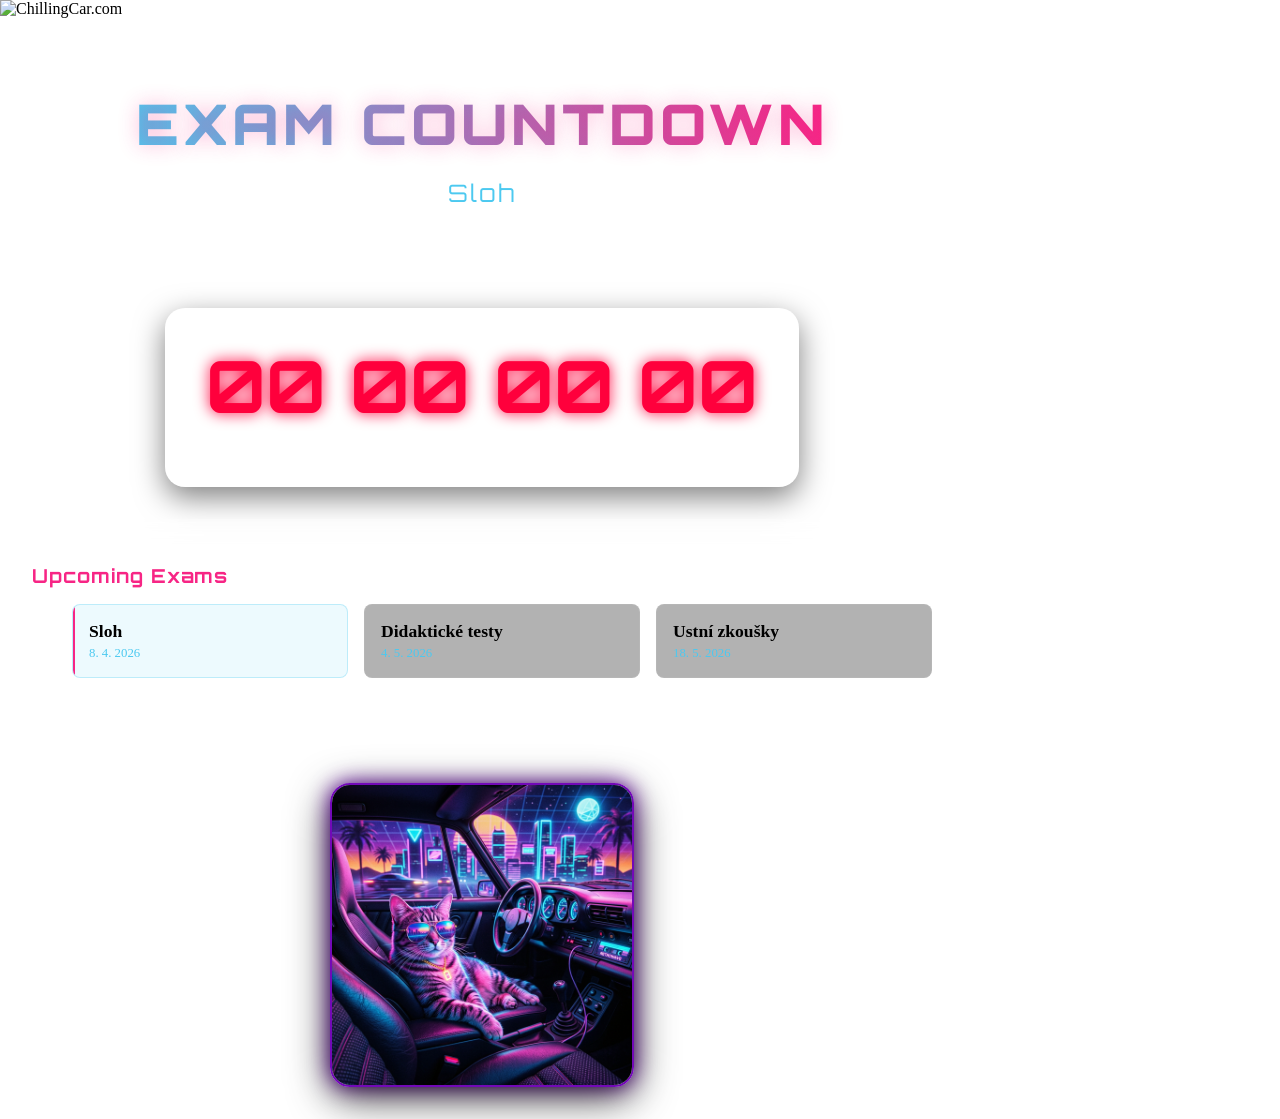
==== index.html @ 39ce6911 "Merge countdown app with chillingcar redesign and setup GitHub Pages" ====
<!DOCTYPE html>
<html lang="cs">
<head>
    <meta charset="UTF-8">
    <meta name="viewport" content="width=device-width, initial-scale=1.0">
    <title>ChillingCar - Exam Countdown</title>
    <link rel="stylesheet" href="styles.css">
    <link rel="stylesheet" href="style.css">
    <link href="https://fonts.googleapis.com/css2?family=Orbitron:wght@400;700;900&family=Roboto:wght@300;400;700&display=swap" rel="stylesheet">
</head>
<body style="margin: 0; padding: 0;">
    <!-- Header Image - Full Width -->
    <div class="headbar-full-width" style="width: 100vw; margin: 0; padding: 0; position: relative; z-index: 100;">
        <img src="HeadBar.png" alt="ChillingCar.com" class="headbar-image-full" style="width: 100%; height: auto; display: block; margin: 0; padding: 0; position: relative; z-index: 101;">
    </div>

    <!-- Background Effects -->
    <div class="background-gradient"></div>
    <div class="fog-layer"></div>
    <div class="stars-container" id="stars"></div>
    <div class="ember-container" id="embers"></div>

    <!-- Main Content -->
    <div class="container" style="padding-top: 2rem; position: relative; z-index: 10;">
        <header>
            <h1 class="main-title">EXAM COUNTDOWN</h1>
            <h2 id="current-exam-title">Select an Exam</h2>
        </header>

        <main style="display: flex; flex-direction: column; align-items: center; gap: 2rem; margin-top: 2rem; width: 100%;">
            <div class="countdown-container" id="countdown-display">
                <div class="time-block">
                    <span class="number" id="days">00</span>
                    <span class="label">Days</span>
                </div>
                <div class="time-block">
                    <span class="number" id="hours">00</span>
                    <span class="label">Hours</span>
                </div>
                <div class="time-block">
                    <span class="number" id="minutes">00</span>
                    <span class="label">Minutes</span>
                </div>
                <div class="time-block">
                    <span class="number" id="seconds">00</span>
                    <span class="label">Seconds</span>
                </div>
            </div>

            <div class="exams-list">
                <h3>Upcoming Exams</h3>
                <ul id="exam-list">
                    <!-- dynamically populated by JS -->
                </ul>
            </div>
            
            <div class="mascot-container">
                <img src="images/cat1.png" alt="Chilling cat" class="mascot" id="mascot-img">
            </div>
        </main>
    </div>

    <script src="script.js"></script>
    <script>
        // Create stars
        const starsContainer = document.getElementById('stars');
        for (let i = 0; i < 100; i++) {
        const star = document.createElement('div');
        star.className = 'star';
        star.style.left = Math.random() * 100 + '%';
        star.style.top = Math.random() * 100 + '%';
        star.style.setProperty('--duration', (2 + Math.random() * 3) + 's');
        star.style.animationDelay = Math.random() * 3 + 's';
        starsContainer.appendChild(star);
        }

        // Create embers
        const embersContainer = document.getElementById('embers');
        for (let i = 0; i < 15; i++) {
        const ember = document.createElement('div');
        ember.className = 'ember-particle';
        ember.style.left = Math.random() * 100 + '%';
        ember.style.setProperty('--duration', (8 + Math.random() * 6) + 's');
        ember.style.setProperty('--drift', (Math.random() * 60 - 30) + 'px');
        ember.style.animationDelay = Math.random() * 5 + 's';
        embersContainer.appendChild(ember);
        }
    </script>
</body>
</html>
---- style.css ----
:root {
    --bg-color: #0d0221;
    --text-color: #fff;
    --accent-pink: #f72585;
    --accent-blue: #4cc9f0;
    --accent-purple: #7209b7;
    --glass-bg: rgba(255, 255, 255, 0.05);
    --glass-border: rgba(255, 255, 255, 0.1);
}



.background-overlay {
    position: fixed;
    top: 0;
    left: 0;
    width: 100%;
    height: 100%;
    background: repeating-linear-gradient(0deg,
            transparent,
            transparent 2px,
            rgba(0, 0, 0, 0.2) 2px,
            rgba(0, 0, 0, 0.2) 4px);
    pointer-events: none;
    z-index: -1;
}

.container {
    width: 100%;
    max-width: 900px;
    padding: 2rem;
    display: flex;
    flex-direction: column;
    align-items: center;
    gap: 3rem;
    z-index: 1;
}

header {
    text-align: center;
}

.main-title {
    font-family: 'Orbitron', sans-serif;
    font-size: 3.5rem;
    font-weight: 900;
    text-transform: uppercase;
    letter-spacing: 4px;
    background: linear-gradient(to right, var(--accent-blue), var(--accent-pink));
    -webkit-background-clip: text;
    -webkit-text-fill-color: transparent;
    text-shadow: 0 0 20px rgba(247, 37, 133, 0.3);
    margin-bottom: 0.5rem;
}

#current-exam-title {
    font-family: 'Orbitron', sans-serif;
    font-size: 1.5rem;
    color: var(--accent-blue);
    font-weight: 400;
    letter-spacing: 2px;
}

.countdown-container {
    display: flex;
    gap: 1.5rem;
    justify-content: center;
    flex-wrap: wrap;
    background: var(--glass-bg);
    border: 1px solid var(--glass-border);
    backdrop-filter: blur(10px);
    -webkit-backdrop-filter: blur(10px);
    padding: 2.5rem;
    border-radius: 20px;
    box-shadow: 0 10px 30px rgba(0, 0, 0, 0.5), inset 0 0 0 1px rgba(255, 255, 255, 0.05);
}

.time-block {
    display: flex;
    flex-direction: column;
    align-items: center;
    min-width: 100px;
}

.number {
    font-family: 'Orbitron', sans-serif;
    font-size: 4.5rem;
    font-weight: 700;
    color: #fff;
    text-shadow: 0 0 15px var(--accent-blue);
    line-height: 1;
}

.label {
    margin-top: 0.5rem;
    font-size: 0.9rem;
    text-transform: uppercase;
    letter-spacing: 2px;
    color: rgba(255, 255, 255, 0.7);
}

.exams-list {
    width: 100%;
    background: var(--glass-bg);
    border: 1px solid var(--glass-border);
    backdrop-filter: blur(10px);
    border-radius: 15px;
    padding: 1.5rem;
}

.exams-list h3 {
    font-family: 'Orbitron', sans-serif;
    color: var(--accent-pink);
    margin-bottom: 1rem;
    font-size: 1.2rem;
    letter-spacing: 1px;
}

ul {
    list-style: none;
    display: grid;
    grid-template-columns: repeat(auto-fit, minmax(200px, 1fr));
    gap: 1rem;
}

li {
    background: rgba(0, 0, 0, 0.3);
    padding: 1rem;
    border-radius: 8px;
    border: 1px solid rgba(255, 255, 255, 0.05);
    cursor: pointer;
    transition: all 0.3s ease;
    display: flex;
    flex-direction: column;
    gap: 0.3rem;
    position: relative;
    overflow: hidden;
}

li::before {
    content: '';
    position: absolute;
    top: 0;
    left: 0;
    width: 2px;
    height: 100%;
    background: var(--accent-pink);
    transform: scaleY(0);
    transition: transform 0.3s ease;
    transform-origin: bottom;
}

li:hover {
    background: rgba(255, 255, 255, 0.05);
    transform: translateY(-3px);
    box-shadow: 0 5px 15px rgba(247, 37, 133, 0.2);
}

li:hover::before,
li.active::before {
    transform: scaleY(1);
}

li.active {
    background: rgba(76, 201, 240, 0.1);
    border-color: rgba(76, 201, 240, 0.3);
}

.exam-name {
    font-weight: 700;
    font-size: 1.1rem;
}

.exam-date {
    font-size: 0.8rem;
    color: var(--accent-blue);
}

.number.finished {
    color: #ff003c;
    text-shadow: 0 0 15px #ff003c;
}

.mascot-container {
    position: relative;
    width: 100%;
    display: flex;
    justify-content: center;
    margin-top: 2rem;
}

.mascot {
    max-width: 300px;
    border-radius: 20px;
    box-shadow: 0 10px 40px rgba(0, 0, 0, 0.8), 0 0 20px var(--accent-purple);
    border: 2px solid var(--accent-purple);
    transition: transform 0.5s ease;
    animation: float 6s ease-in-out infinite;
}

.mascot:hover {
    transform: scale(1.05);
}

@keyframes float {
    0% {
        transform: translateY(0px);
    }

    50% {
        transform: translateY(-15px);
    }

    100% {
        transform: translateY(0px);
    }
}

@media (max-width: 768px) {
    .main-title {
        font-size: 2.5rem;
    }

    .number {
        font-size: 3rem;
    }

    .countdown-container {
        padding: 1.5rem;
        gap: 1rem;
    }

    .time-block {
        min-width: 70px;
    }
}
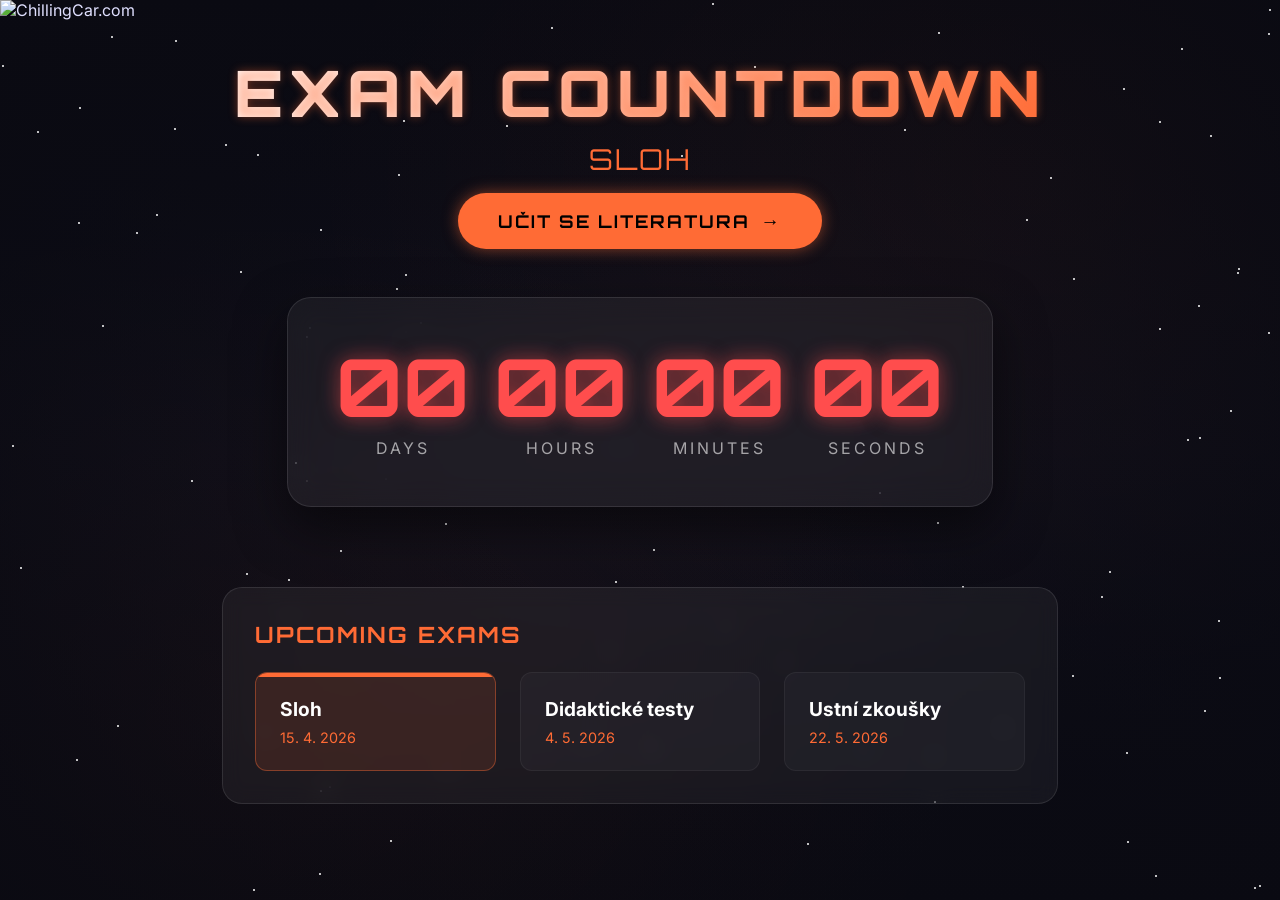
==== commit 67c84f2c: "Add Fleshcards module and update homepage design" ====
--- a/index.html
+++ b/index.html
@@ -5,7 +5,6 @@
     <meta name="viewport" content="width=device-width, initial-scale=1.0">
     <title>ChillingCar - Exam Countdown</title>
     <link rel="stylesheet" href="styles.css">
-    <link rel="stylesheet" href="style.css">
     <link href="https://fonts.googleapis.com/css2?family=Orbitron:wght@400;700;900&family=Roboto:wght@300;400;700&display=swap" rel="stylesheet">
 </head>
 <body style="margin: 0; padding: 0;">
@@ -25,6 +24,9 @@
         <header>
             <h1 class="main-title">EXAM COUNTDOWN</h1>
             <h2 id="current-exam-title">Select an Exam</h2>
+            <div class="fleshcards-link-container">
+                <a href="FleshCards/index.html" class="fleshcards-btn">Učit se Literatura</a>
+            </div>
         </header>
 
         <main style="display: flex; flex-direction: column; align-items: center; gap: 2rem; margin-top: 2rem; width: 100%;">
@@ -54,9 +56,6 @@
                 </ul>
             </div>
             
-            <div class="mascot-container">
-                <img src="images/cat1.png" alt="Chilling cat" class="mascot" id="mascot-img">
-            </div>
         </main>
     </div>
 
--- a/styles.css
+++ b/styles.css
@@ -0,0 +1,302 @@
+/* Base Styles */
+@import url("https://fonts.googleapis.com/css2?family=Crimson+Pro:ital,wght@0,400;0,600;0,700;1,400&family=Inter:wght@300;400;500&family=Orbitron:wght@400;700;900&display=swap");
+
+:root {
+  --bg-color: #0a0a12;
+  --text-color: #e0e0ff;
+  --accent-orange: #ff6b35;
+  --accent-orange-glow: rgba(255, 107, 53, 0.5);
+  --glass-bg: rgba(255, 255, 255, 0.05);
+  --glass-border: rgba(255, 255, 255, 0.1);
+}
+
+* {
+  margin: 0;
+  padding: 0;
+  box-sizing: border-box;
+}
+
+body {
+  font-family: "Inter", sans-serif;
+  background-color: var(--bg-color);
+  color: var(--text-color);
+  min-height: 100vh;
+  overflow-x: hidden;
+}
+
+.container {
+  max-width: 900px;
+  margin: 0 auto;
+  padding: 2rem;
+  position: relative;
+  z-index: 20;
+}
+
+/* Background Effects */
+.background-gradient {
+  position: fixed;
+  inset: 0;
+  background: radial-gradient(ellipse at 20% 80%, rgba(255, 107, 53, 0.05) 0%, transparent 50%),
+    radial-gradient(ellipse at 80% 20%, rgba(255, 107, 53, 0.05) 0%, transparent 50%),
+    linear-gradient(to bottom, #0a0a12, #0f0f1a 50%, #0a0a12);
+  z-index: 1;
+}
+
+.fog-layer {
+  position: fixed;
+  inset: 0;
+  background: radial-gradient(circle at center, transparent 20%, rgba(10, 10, 18, 0.9) 100%);
+  z-index: 2;
+  pointer-events: none;
+  animation: fog-drift 20s infinite ease-in-out;
+}
+
+@keyframes fog-drift {
+  0%, 100% { opacity: 0.8; }
+  50% { opacity: 0.5; }
+}
+
+/* Ember Particles */
+.ember-container {
+  position: fixed;
+  inset: 0;
+  pointer-events: none;
+  z-index: 10;
+}
+
+.ember-particle {
+  position: absolute;
+  bottom: 0;
+  width: 3px;
+  height: 3px;
+  background: radial-gradient(circle, #ff6b35, #ff4500);
+  border-radius: 50%;
+  animation: ember-rise var(--duration, 10s) infinite ease-in;
+  opacity: 0;
+  box-shadow: 0 0 6px #ff6b35, 0 0 12px #ff4500;
+}
+
+@keyframes ember-rise {
+  0% { transform: translateY(0) translateX(0) scale(1); opacity: 0; }
+  10% { opacity: 0.8; }
+  50% { opacity: 0.6; }
+  90% { opacity: 0.2; }
+  100% { transform: translateY(-100vh) translateX(calc(var(--drift, 20px))) scale(0.5); opacity: 0; }
+}
+
+/* Stars */
+.stars-container {
+  position: fixed;
+  inset: 0;
+  pointer-events: none;
+  z-index: 3;
+}
+
+.star {
+  position: absolute;
+  width: 2px;
+  height: 2px;
+  background: #fff;
+  border-radius: 50%;
+  animation: star-twinkle var(--duration, 3s) infinite ease-in-out;
+}
+
+@keyframes star-twinkle {
+  0%, 100% { opacity: 0.3; transform: scale(1); }
+  50% { opacity: 1; transform: scale(1.2); }
+}
+
+/* Countdown Styles */
+header {
+  text-align: center;
+  margin-bottom: 3rem;
+}
+
+.main-title {
+  font-family: 'Orbitron', sans-serif;
+  font-size: 4rem;
+  font-weight: 900;
+  text-transform: uppercase;
+  letter-spacing: 6px;
+  margin-bottom: 0.5rem;
+  color: var(--accent-orange);
+  /* Removed blurry text-shadow, using clean glow instead */
+  text-shadow: 0 0 10px rgba(255, 107, 53, 0.4);
+  background: linear-gradient(135deg, #fff, var(--accent-orange));
+  -webkit-background-clip: text;
+  -webkit-text-fill-color: transparent;
+}
+
+#current-exam-title {
+  font-family: 'Orbitron', sans-serif;
+  font-size: 1.8rem;
+  color: var(--accent-orange);
+  font-weight: 400;
+  letter-spacing: 2px;
+  text-transform: uppercase;
+}
+
+.countdown-container {
+  display: flex;
+  gap: 1.5rem;
+  justify-content: center;
+  flex-wrap: wrap;
+  background: var(--glass-bg);
+  border: 1px solid var(--glass-border);
+  backdrop-filter: blur(15px);
+  -webkit-backdrop-filter: blur(15px);
+  padding: 3rem;
+  border-radius: 24px;
+  box-shadow: 0 20px 50px rgba(0, 0, 0, 0.5);
+  margin-bottom: 3rem;
+}
+
+.time-block {
+  display: flex;
+  flex-direction: column;
+  align-items: center;
+  min-width: 120px;
+}
+
+.number {
+  font-family: 'Orbitron', sans-serif;
+  font-size: 5rem;
+  font-weight: 700;
+  color: #fff;
+  text-shadow: 0 0 20px var(--accent-orange-glow);
+  line-height: 1;
+}
+
+.label {
+  margin-top: 0.75rem;
+  font-size: 1rem;
+  text-transform: uppercase;
+  letter-spacing: 3px;
+  color: rgba(255, 255, 255, 0.6);
+}
+
+.exams-list {
+  width: 100%;
+  background: var(--glass-bg);
+  border: 1px solid var(--glass-border);
+  backdrop-filter: blur(10px);
+  border-radius: 20px;
+  padding: 2rem;
+}
+
+.exams-list h3 {
+  font-family: 'Orbitron', sans-serif;
+  color: var(--accent-orange);
+  margin-bottom: 1.5rem;
+  font-size: 1.4rem;
+  letter-spacing: 2px;
+  text-transform: uppercase;
+}
+
+ul {
+  list-style: none;
+  display: grid;
+  grid-template-columns: repeat(auto-fit, minmax(220px, 1fr));
+  gap: 1.5rem;
+}
+
+li {
+  background: rgba(255, 255, 255, 0.03);
+  padding: 1.5rem;
+  border-radius: 12px;
+  border: 1px solid rgba(255, 255, 255, 0.05);
+  cursor: pointer;
+  transition: all 0.4s cubic-bezier(0.175, 0.885, 0.32, 1.275);
+  display: flex;
+  flex-direction: column;
+  gap: 0.5rem;
+  position: relative;
+  overflow: hidden;
+}
+
+li::before {
+  content: '';
+  position: absolute;
+  top: 0;
+  left: 0;
+  width: 100%;
+  height: 4px;
+  background: var(--accent-orange);
+  transform: scaleX(0);
+  transition: transform 0.4s ease;
+  transform-origin: left;
+}
+
+li:hover {
+  background: rgba(255, 107, 53, 0.08);
+  transform: translateY(-5px);
+  border-color: rgba(255, 107, 53, 0.3);
+  box-shadow: 0 10px 20px rgba(0, 0, 0, 0.3);
+}
+
+li:hover::before, li.active::before {
+  transform: scaleX(1);
+}
+
+li.active {
+  background: rgba(255, 107, 53, 0.12);
+  border-color: rgba(255, 107, 53, 0.4);
+}
+
+.exam-name {
+  font-weight: 700;
+  font-size: 1.2rem;
+  color: #fff;
+}
+
+.exam-date {
+  font-size: 0.9rem;
+  color: var(--accent-orange);
+}
+
+.number.finished {
+  color: #ff4d4d;
+  text-shadow: 0 0 20px rgba(255, 77, 77, 0.6);
+}
+
+.fleshcards-link-container {
+  margin-top: 1rem;
+  display: flex;
+  justify-content: center;
+}
+
+.fleshcards-btn {
+  background: var(--accent-orange);
+  color: #000;
+  text-decoration: none;
+  font-family: 'Orbitron', sans-serif;
+  font-weight: 700;
+  font-size: 1.1rem;
+  padding: 1rem 2.5rem;
+  border-radius: 99px;
+  text-transform: uppercase;
+  letter-spacing: 2px;
+  transition: all 0.3s ease;
+  box-shadow: 0 0 15px var(--accent-orange-glow);
+  display: flex;
+  align-items: center;
+  gap: 10px;
+}
+
+.fleshcards-btn:hover {
+  transform: translateY(-3px) scale(1.05);
+  box-shadow: 0 0 25px var(--accent-orange);
+}
+
+.fleshcards-btn::after {
+  content: ' →';
+  font-size: 1.2rem;
+}
+
+@media (max-width: 768px) {
+  .main-title { font-size: 2.8rem; }
+  .number { font-size: 3.5rem; }
+  .countdown-container { padding: 2rem 1rem; gap: 1rem; }
+  .time-block { min-width: 80px; }
+  #current-exam-title { font-size: 1.4rem; }
+}
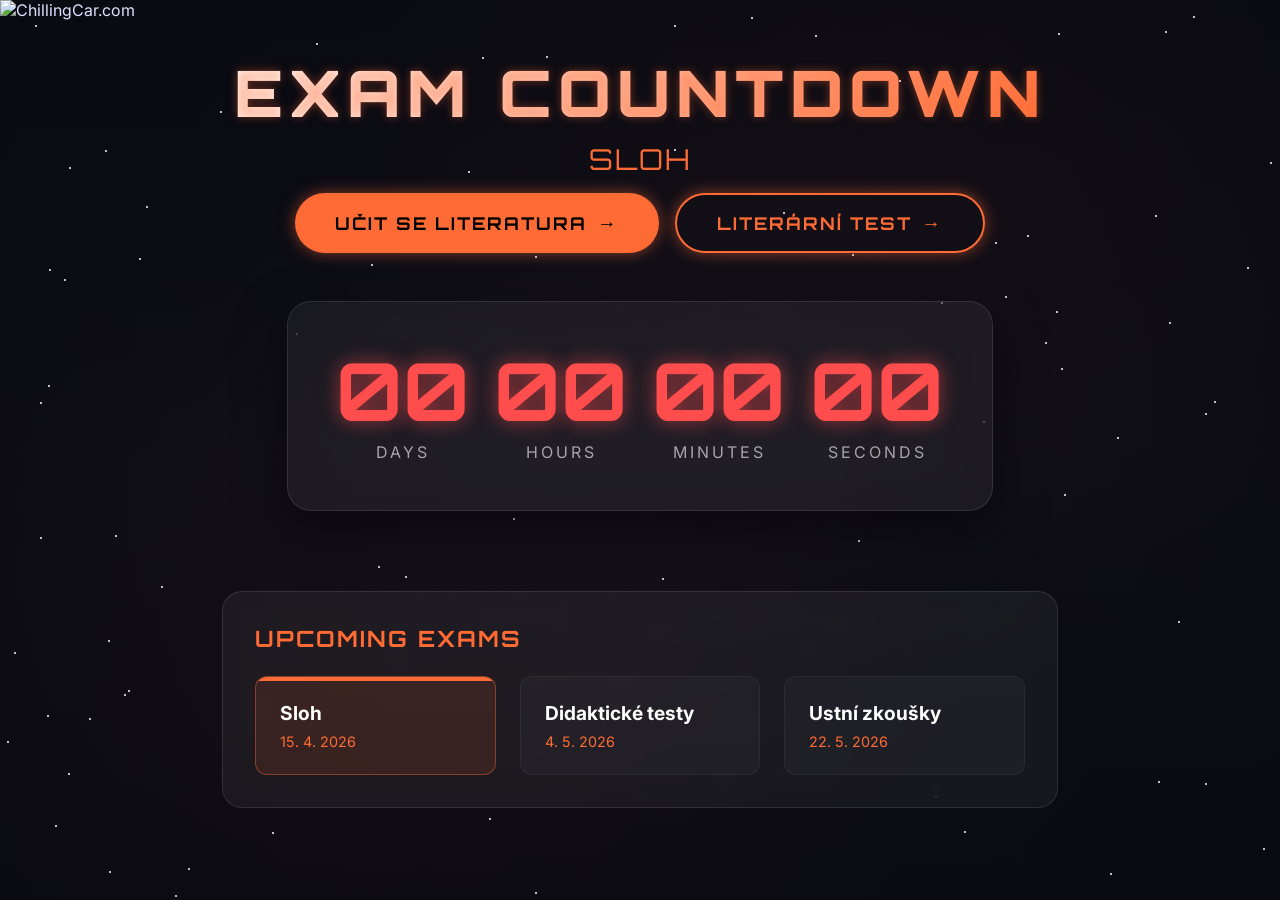
==== commit 05be4f6d: "feat: implement literarni test with premium design and data verification" ====
--- a/index.html
+++ b/index.html
@@ -24,8 +24,9 @@
         <header>
             <h1 class="main-title">EXAM COUNTDOWN</h1>
             <h2 id="current-exam-title">Select an Exam</h2>
-            <div class="fleshcards-link-container">
-                <a href="FleshCards/index.html" class="fleshcards-btn">Učit se Literatura</a>
+            <div class="fleshcards-link-container" style="gap: 1rem;">
+                <a href="FlashCards/index.html" class="fleshcards-btn">Učit se Literatura</a>
+                <a href="FleshCards/literarni-test/index.html" class="fleshcards-btn" style="background: transparent; color: var(--accent-orange); border: 2px solid var(--accent-orange);">Literární Test</a>
             </div>
         </header>
 
@@ -86,4 +87,4 @@
         }
     </script>
 </body>
-</html>+</html>
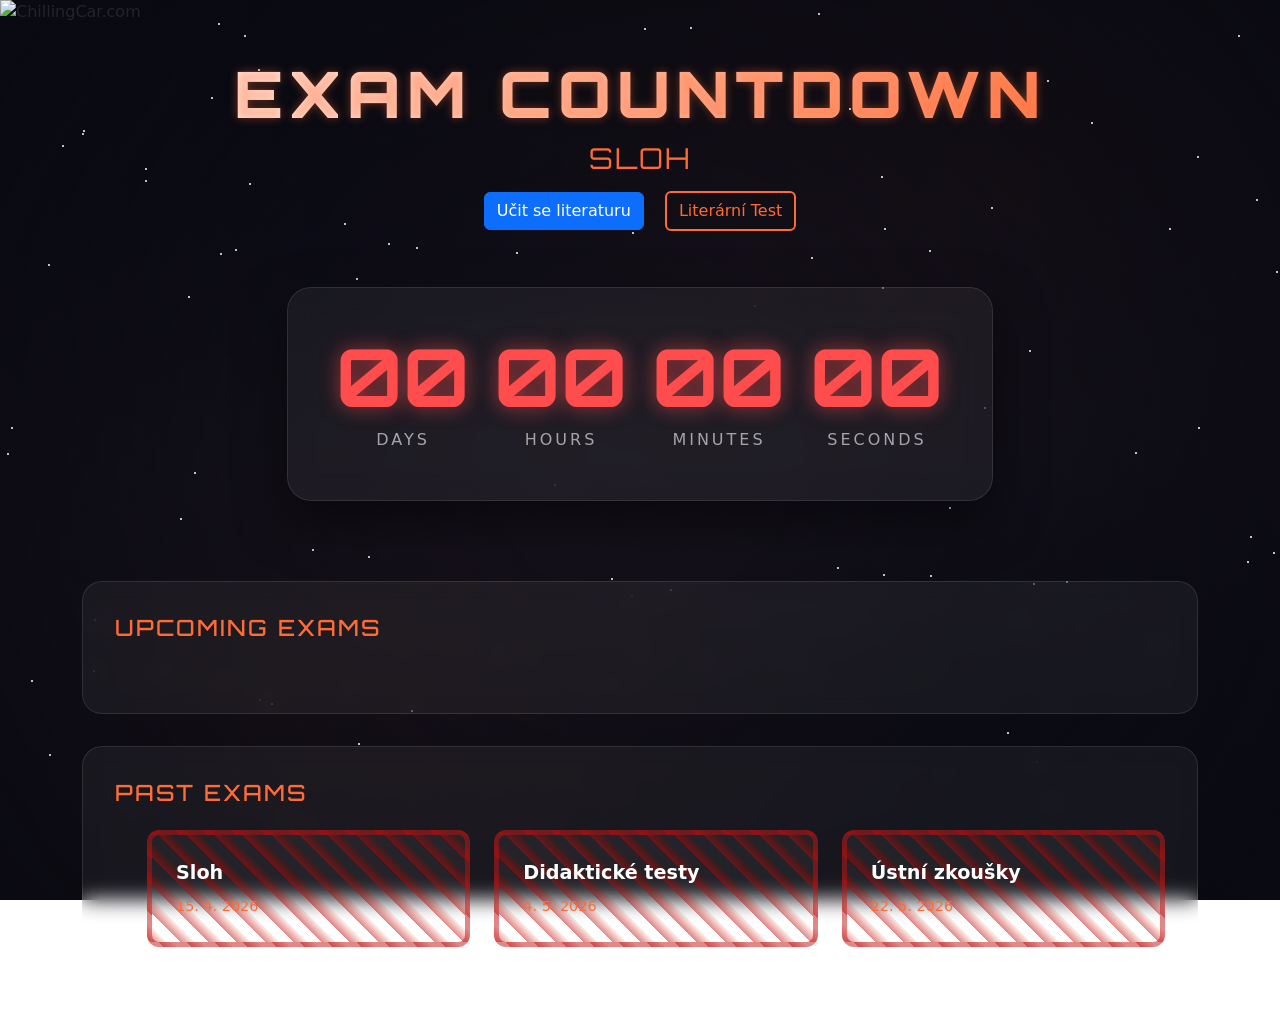
==== commit 4f1b7f21: "- Add some major improvements to the website" ====
--- a/index.html
+++ b/index.html
@@ -5,6 +5,8 @@
     <meta name="viewport" content="width=device-width, initial-scale=1.0">
     <title>ChillingCar - Exam Countdown</title>
     <link rel="stylesheet" href="styles.css">
+    <link rel="stylesheet" href="https://cdn.jsdelivr.net/npm/bootstrap@5.3.0/dist/css/bootstrap.min.css">
+
     <link href="https://fonts.googleapis.com/css2?family=Orbitron:wght@400;700;900&family=Roboto:wght@300;400;700&display=swap" rel="stylesheet">
 </head>
 <body style="margin: 0; padding: 0;">
@@ -25,8 +27,10 @@
             <h1 class="main-title">EXAM COUNTDOWN</h1>
             <h2 id="current-exam-title">Select an Exam</h2>
             <div class="fleshcards-link-container" style="gap: 1rem;">
-                <a href="FlashCards/index.html" class="fleshcards-btn">Učit se Literatura</a>
-                <a href="FleshCards/literarni-test/index.html" class="fleshcards-btn" style="background: transparent; color: var(--accent-orange); border: 2px solid var(--accent-orange);">Literární Test</a>
+                <a href="FlashCards/index.html" class="fleshcards-btn btn btn-primary m-2">Učit se literaturu</a>
+                <a href="FleshCards/literarni-test/index.html" class="fleshcards-btn btn btn-primary m-2"
+                   style="background: transparent; color: var(--accent-orange); border: 2px solid var(--accent-orange);">Literární
+                    Test</a>
             </div>
         </header>
 
@@ -56,7 +60,13 @@
                     <!-- dynamically populated by JS -->
                 </ul>
             </div>
-            
+
+            <div class="exams-list past-exams-list">
+                <h3>Past Exams</h3>
+                <ul id="past-exam-list">
+                </ul>
+            </div>
+
         </main>
     </div>
 
--- a/styles.css
+++ b/styles.css
@@ -22,6 +22,28 @@
   color: var(--text-color);
   min-height: 100vh;
   overflow-x: hidden;
+}
+
+.past-due {
+  background: repeating-linear-gradient(
+          45deg,
+          rgb(195, 19, 19, 0.5),
+          rgba(255, 107, 53, 0.1) 10px,
+          rgba(255, 255, 255, 0.05) 10px,
+          rgba(255, 255, 255, 0.05) 20px
+  );
+  border-color: rgba(194, 19, 19, 0.5);
+  border-width: 5px;
+}
+
+.past-due:hover {
+  background: repeating-linear-gradient(
+          45deg,
+          rgba(255, 107, 53, 0.2),
+          rgba(255, 107, 53, 0.2) 10px,
+          rgba(255, 255, 255, 0.1) 10px,
+          rgba(255, 255, 255, 0.1) 20px
+  );
 }
 
 .container {
@@ -259,13 +281,13 @@
   text-shadow: 0 0 20px rgba(255, 77, 77, 0.6);
 }
 
-.fleshcards-link-container {
+.flashcards-link-container {
   margin-top: 1rem;
   display: flex;
   justify-content: center;
 }
 
-.fleshcards-btn {
+.flashcards-btn {
   background: var(--accent-orange);
   color: #000;
   text-decoration: none;
@@ -283,12 +305,12 @@
   gap: 10px;
 }
 
-.fleshcards-btn:hover {
+.flashcards-btn:hover {
   transform: translateY(-3px) scale(1.05);
   box-shadow: 0 0 25px var(--accent-orange);
 }
 
-.fleshcards-btn::after {
+.flashcards-btn::after {
   content: ' →';
   font-size: 1.2rem;
 }
@@ -299,4 +321,23 @@
   .countdown-container { padding: 2rem 1rem; gap: 1rem; }
   .time-block { min-width: 80px; }
   #current-exam-title { font-size: 1.4rem; }
-}
+  
+  .fleshcards-link-container {
+    flex-direction: column;
+    width: 90%;
+    max-width: 400px;
+  }
+  
+  .fleshcards-btn {
+    width: 100%;
+    justify-content: center;
+  }
+}
+
+@media (max-width: 480px) {
+  .main-title { font-size: 2rem; }
+  .number { font-size: 2.5rem; }
+  .label { font-size: 0.7rem; }
+  .countdown-container { padding: 1.5rem 0.5rem; }
+  .time-block { min-width: 60px; }
+}
